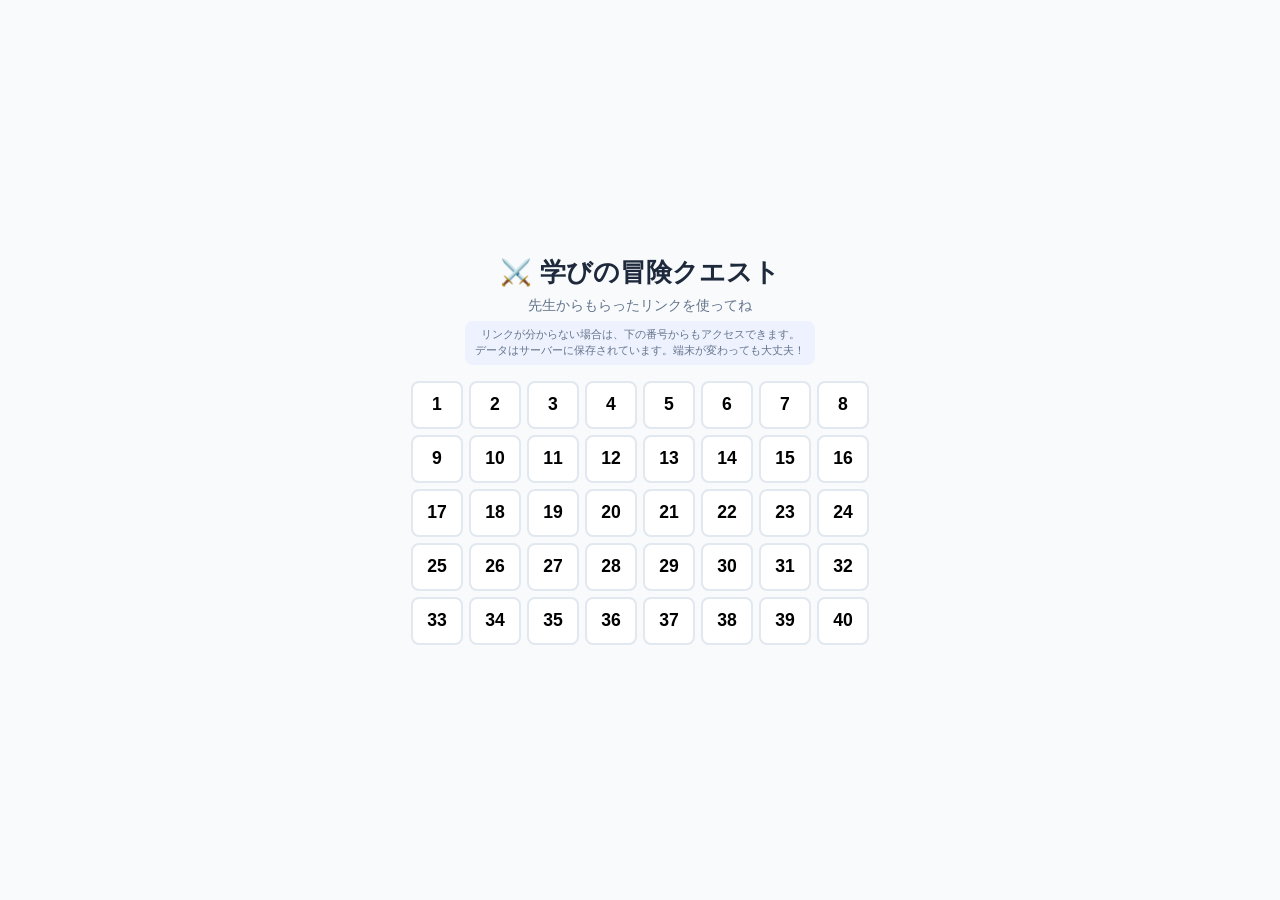
==== index.html @ 9bbabe43 "Show newest entries first in all past record lists" ====
<!DOCTYPE html>
<html lang="ja">
<head>
  <meta charset="UTF-8">
  <meta name="viewport" content="width=device-width, initial-scale=1.0">
  <title>学びの冒険クエスト</title>
  <link rel="stylesheet" href="css/styles.css?v=24">
  <link rel="preload" href="assets/heart-matrix.png" as="image">
</head>
<body>
  <!-- ローディングオーバーレイ -->
  <div id="loading-overlay" class="loading-overlay">
    <div class="loading-spinner"></div>
    <div class="loading-text">読み込み中...</div>
  </div>

  <!-- トースト通知 -->
  <div id="toast" class="toast"></div>

  <!-- 出席番号選択画面 -->
  <div id="screen-select" class="screen active">
    <div class="select-screen">
      <h1 class="app-title">⚔️ 学びの冒険クエスト</h1>
      <p class="app-subtitle">先生からもらったリンクを使ってね</p>
      <p class="app-note">リンクが分からない場合は、下の番号からもアクセスできます。<br>データはサーバーに保存されています。端末が変わっても大丈夫！</p>
      <div class="number-grid" id="number-grid"></div>
    </div>
  </div>

  <!-- ホーム画面 -->
  <div id="screen-home" class="screen"></div>

  <!-- 日記画面 -->
  <div id="screen-diary" class="screen"></div>

  <!-- 振り返り画面 -->
  <div id="screen-reflection" class="screen"></div>

  <!-- スキルツリー画面 -->
  <div id="screen-skill-tree" class="screen"></div>

  <!-- 今週の大分析画面 -->
  <div id="screen-weekly" class="screen"></div>

  <!-- コレクション図鑑画面 -->
  <div id="screen-collection" class="screen"></div>

  <!-- マイページ画面 -->
  <div id="screen-mypage" class="screen"></div>

  <!-- JavaScript (1ファイルに結合済み = HTTPリクエスト1回) -->
  <script src="js/bundle.js?v=24"></script>

  <script>
    // 出席番号グリッドを生成
    (function() {
      const grid = document.getElementById('number-grid');
      for (let i = 1; i <= 40; i++) {
        const btn = document.createElement('button');
        btn.className = 'number-btn';
        btn.textContent = i;
        btn.onclick = () => App.loginByNumber(i);
        grid.appendChild(btn);
      }
    })();
  </script>
</body>
</html>
---- css/styles.css ----
/* 学びの冒険クエスト - PC最適化スタイル */

* { margin: 0; padding: 0; box-sizing: border-box; }

:root {
  --primary: #6366f1;
  --primary-light: #818cf8;
  --success: #22c55e;
  --warning: #f59e0b;
  --danger: #ef4444;
  --bg: #f8fafc;
  --card-bg: #ffffff;
  --text: #1e293b;
  --text-light: #64748b;
  --border: #e2e8f0;
  --radius: 10px;
  --shadow: 0 2px 8px rgba(0,0,0,0.08);
}

html { height: 100%; }

body {
  font-family: 'Hiragino Kaku Gothic ProN', 'UD デジタル 教科書体 N-R', 'Yu Gothic', sans-serif;
  background: var(--bg);
  color: var(--text);
  height: 100vh;
  overflow: hidden;
}

/* === 画面管理 === */
.screen { display: none; height: 100vh; overflow-y: auto; padding: 12px 16px; }
.screen.active { display: flex; flex-direction: column; }
/* 振り返り画面はスクロール不要にする */
#screen-reflection.active { overflow: hidden; }

/* === ローディング・トースト === */
.loading-overlay {
  position: fixed; inset: 0; background: rgba(255,255,255,0.9);
  display: none; flex-direction: column; align-items: center; justify-content: center; z-index: 1000;
}
.loading-overlay.active { display: flex; }
.loading-spinner {
  width: 36px; height: 36px; border: 3px solid var(--border);
  border-top-color: var(--primary); border-radius: 50%;
  animation: spin 0.8s linear infinite;
}
@keyframes spin { to { transform: rotate(360deg); } }
.loading-text { margin-top: 10px; color: var(--text-light); font-size: 0.9rem; }

.toast {
  position: fixed; bottom: 16px; left: 50%; transform: translateX(-50%) translateY(80px);
  padding: 10px 20px; border-radius: 8px; font-size: 0.85rem; opacity: 0;
  transition: all 0.3s; z-index: 1001; white-space: nowrap;
}
.toast.active { transform: translateX(-50%) translateY(0); opacity: 1; }
.toast.error { background: var(--danger); color: white; }
.toast.success { background: var(--success); color: white; }

/* === 出席番号選択（フルスクリーン中央） === */
#screen-select { justify-content: center; align-items: center; }
.select-screen { text-align: center; }
.app-title { font-size: 1.6rem; margin-bottom: 6px; }
.app-subtitle { color: var(--text-light); margin-bottom: 6px; font-size: 0.9rem; }
.app-note {
  color: var(--text-light); font-size: 0.7rem; margin-bottom: 16px;
  line-height: 1.4; background: #eef2ff; border-radius: 8px; padding: 6px 10px; display: inline-block;
}
.number-grid {
  display: grid; grid-template-columns: repeat(8, 1fr); gap: 6px; max-width: 480px; margin: 0 auto;
}
.number-btn {
  width: 52px; height: 48px; border: 2px solid var(--border); border-radius: 8px;
  background: var(--card-bg); font-size: 1.1rem; font-weight: bold; cursor: pointer; transition: all 0.1s;
}
.number-btn:hover { border-color: var(--primary); background: #eef2ff; transform: scale(1.05); }

/* === ホーム画面（PC: 横並び） === */
#screen-home { padding: 16px 24px; }

.home-header {
  display: flex; justify-content: space-between; align-items: center; margin-bottom: 10px;
}
.player-name { font-size: 1.2rem; font-weight: bold; }
.player-level { color: var(--primary); font-weight: 600; font-size: 0.9rem; }
.streak-badge {
  background: linear-gradient(135deg, #f97316, #ef4444); color: white;
  padding: 4px 12px; border-radius: 16px; font-weight: bold; font-size: 0.85rem;
}

.exp-bar-container { margin-bottom: 10px; }
.exp-bar-label { display: flex; justify-content: space-between; font-size: 0.75rem; color: var(--text-light); margin-bottom: 3px; }
.exp-bar { height: 10px; background: var(--border); border-radius: 5px; overflow: hidden; }
.exp-bar-fill { height: 100%; background: linear-gradient(90deg, var(--primary), var(--primary-light)); border-radius: 5px; transition: width 0.5s; }

.bonus-banner {
  background: linear-gradient(135deg, #fef3c7, #fde68a); border: 1px solid #f59e0b;
  border-radius: var(--radius); padding: 8px; text-align: center; font-weight: 600; margin-bottom: 10px; font-size: 0.9rem;
}

/* ホームタブ */
.home-tabs { display: flex; gap: 2px; margin: 6px 0 0; border-bottom: 2px solid var(--border); }
.home-tab {
  flex: 1; padding: 7px 4px; border: none; background: transparent;
  font-size: 0.82rem; font-weight: bold; color: var(--text-light);
  cursor: pointer; border-bottom: 3px solid transparent; transition: all 0.15s;
}
.home-tab.active { color: var(--primary); border-bottom-color: var(--primary); background: rgba(99,102,241,0.05); }
.home-tab:hover { color: var(--primary); }
.home-tab-body { flex: 1; overflow-y: auto; padding: 8px 0; min-height: 0; }
.home-history-scroll { display: grid; grid-template-columns: repeat(3, 1fr); gap: 8px; }
.home-ref-chips { display: flex; gap: 3px; flex-wrap: wrap; margin-bottom: 8px; }

/* 振り返り一覧のマトリクス図 */
.history-matrix-fig {
  position: relative; width: 140px; height: 140px; margin: 6px 0;
}
.hm-fig-img { width: 100%; height: 100%; object-fit: contain; border-radius: 6px; }
.hm-fig-canvas { position: absolute; inset: 0; width: 100%; height: 100%; }

/* 振り返り画面: 教科別の過去記録 */
.ref-past-section { margin-top: 6px; max-height: 180px; overflow-y: auto; width: 100%; font-size: 0.78rem; }
.ref-past-head { font-size: 0.8rem; font-weight: bold; color: var(--text-light); margin-bottom: 4px; }

.main-buttons { display: flex; gap: 10px; margin-bottom: 12px; }
.main-btn {
  flex: 1; display: flex; align-items: center; gap: 10px; padding: 14px;
  border: 2px solid var(--border); border-radius: var(--radius); background: var(--card-bg);
  cursor: pointer; transition: all 0.1s; box-shadow: var(--shadow); text-align: left;
}
.main-btn:hover { border-color: var(--primary); transform: translateY(-1px); }
.main-btn[data-done="true"] { opacity: 0.7; }
.btn-icon { font-size: 1.6rem; }
.btn-label { flex: 1; font-size: 1rem; font-weight: 600; }
.btn-badge {
  background: var(--primary); color: white; padding: 3px 8px;
  border-radius: 10px; font-size: 0.7rem; font-weight: 600;
}

.sub-buttons { display: flex; gap: 8px; margin-bottom: 10px; }
.sub-btn {
  flex: 1; display: flex; align-items: center; justify-content: center; gap: 6px;
  padding: 10px; border: 1px solid var(--border); border-radius: var(--radius);
  background: var(--card-bg); cursor: pointer; font-size: 0.85rem;
}
.sub-btn:hover { border-color: var(--primary); }

/* ホーム内スキルツリー（詳細表示） */
.home-skills {
  margin-bottom: 10px; background: var(--card-bg); border: 1px solid var(--border);
  border-radius: var(--radius); padding: 8px 12px;
}
.home-skills-title { font-size: 0.8rem; font-weight: 600; margin-bottom: 6px; color: var(--text-light); }
.home-skills-grid { display: grid; grid-template-columns: repeat(4, 1fr); gap: 6px; }
.home-skill-card {
  border-left: 3px solid var(--sk-color); padding: 4px 8px; background: #fafbfc; border-radius: 4px;
}
.home-skill-top { display: flex; align-items: center; gap: 4px; margin-bottom: 3px; }
.home-skill-sym { font-size: 1.1rem; }
.home-skill-name { font-size: 0.75rem; font-weight: 600; flex: 1; }
.home-skill-lv { font-size: 0.65rem; color: var(--sk-color); font-weight: 600; }
.home-skill-bar { height: 5px; background: var(--border); border-radius: 3px; overflow: hidden; }
.home-skill-fill { height: 100%; background: var(--sk-color); border-radius: 3px; transition: width 0.3s; }
.home-skill-count { font-size: 0.6rem; color: var(--text-light); text-align: right; margin-top: 1px; }

/* ホーム下段（図鑑+マイページ） */
.home-bottom-row { display: flex; gap: 8px; margin-bottom: 10px; }
.home-collection-btn {
  flex: 2; display: flex; align-items: center; gap: 10px; padding: 10px 14px;
  border: 1px solid var(--border); border-radius: var(--radius); background: var(--card-bg);
  cursor: pointer; text-align: left;
}
.home-collection-btn:hover { border-color: var(--primary); }
.hcb-icon { font-size: 1.4rem; }
.hcb-info { flex: 1; }
.hcb-label { font-weight: 600; font-size: 0.9rem; }
.hcb-bars { font-size: 0.7rem; color: var(--text-light); display: flex; gap: 10px; }
.hcb-arrow { color: var(--text-light); font-size: 1.1rem; }

.new-items-banner {
  background: linear-gradient(135deg, #fef3c7, #fff7ed); border: 1px solid #f59e0b;
  border-radius: var(--radius); padding: 8px 14px; display: flex; justify-content: space-between; align-items: center; font-size: 0.9rem;
}
.new-items-banner button { background: var(--warning); color: white; border: none; border-radius: 6px; padding: 4px 10px; cursor: pointer; font-size: 0.8rem; }

/* === 過去の記録カード（日記・振り返り共通） === */
.history-card {
  background: var(--card-bg); border: 1px solid var(--border); border-radius: var(--radius);
  padding: 8px 10px; font-size: 0.82rem;
}
/* グリッド外（振り返り画面の教科別表示など）では従来のmarginを使う */
.ref-past-section .history-card,
.diary-history .history-card { margin-bottom: 6px; }
.history-diary { border-left: 3px solid #3b82f6; }
.history-ref { border-left: 3px solid #22c55e; }
.history-card-head {
  display: flex; align-items: center; gap: 6px; margin-bottom: 3px;
  font-size: 0.75rem; color: var(--text-light);
}
.history-date { font-weight: bold; }
.history-subject { color: var(--primary); font-weight: bold; }
.history-types { color: var(--primary); }
.history-exp { margin-left: auto; color: var(--success); font-weight: bold; }
.history-gacha { color: var(--warning); }
.history-card-body { line-height: 1.5; white-space: pre-wrap; }
.history-comment {
  margin-top: 4px; padding: 5px 8px; background: #fef3c7; border-radius: 6px;
  font-size: 0.8rem; color: #92400e; border-left: 3px solid #f59e0b;
}
.history-plan {
  font-size: 0.78rem; color: var(--primary); background: rgba(99,102,241,0.06);
  padding: 2px 6px; border-radius: 4px; margin-bottom: 3px;
}
.history-matrix {
  font-size: 0.75rem; color: #d97706; margin-top: 3px;
}
.history-empty { text-align: center; color: var(--text-light); padding: 20px; font-size: 0.85rem; }


/* === 振り返り+マトリクス統合画面（2カラム） === */
.ref-layout {
  display: flex; gap: 16px; flex: 1; min-height: 0;
}
.ref-left {
  flex: 0 0 auto; display: flex; flex-direction: column; align-items: center;
  width: min(50vh, 440px); overflow: hidden;
}
.ref-right {
  flex: 1; display: flex; flex-direction: column; min-width: 0;
}

/* マトリクス画像+キャンバス */
.matrix-wrap {
  position: relative; width: min(50vh, 440px); height: min(50vh, 440px);
}
.matrix-bg {
  width: 100%; height: 100%; object-fit: contain; border-radius: var(--radius);
  user-select: none; -webkit-user-drag: none; pointer-events: none;
}
#matrix-canvas {
  position: absolute; inset: 0; width: 100%; height: 100%; cursor: crosshair;
}
.matrix-bar {
  display: flex; align-items: center; gap: 8px; margin-top: 6px; font-size: 0.8rem;
}
.ctrl-btn-sm {
  padding: 4px 10px; border: 1px solid var(--border); border-radius: 6px;
  background: white; cursor: pointer; font-size: 0.8rem;
}
.matrix-count { color: var(--text-light); }
.matrix-trail {
  font-size: 0.8rem; color: var(--text-light); margin-top: 4px; line-height: 1.5;
  max-width: min(50vh, 440px); text-align: center;
}

/* 右側: 振り返り入力 */
.ref-top-row { display: flex; gap: 6px; margin-bottom: 8px; align-items: center; }
.sel-sm { padding: 6px 8px; border: 1px solid var(--border); border-radius: 6px; font-size: 0.9rem; background: white; }
.back-link { margin-left: auto; background: none; border: none; color: var(--text-light); cursor: pointer; font-size: 0.85rem; }

/* 教科・時間目チップボタン */
.ref-chip-section { margin-bottom: 6px; }
.ref-chip-label { font-size: 0.7rem; color: var(--text-light); margin-bottom: 2px; }
.ref-chips { display: flex; gap: 3px; flex-wrap: wrap; }
.ref-chip {
  padding: 4px 10px; border: 2px solid var(--border); border-radius: 16px;
  background: white; cursor: pointer; font-size: 0.8rem; transition: all 0.1s;
}
.ref-chip:hover { border-color: var(--primary-light); background: #f5f3ff; }
.ref-chip.selected { border-color: var(--primary); background: var(--primary); color: white; }

.ref-plan-row { display: flex; align-items: center; gap: 6px; margin-bottom: 8px; }
.ref-label { font-size: 0.85rem; font-weight: 600; white-space: nowrap; }
.ref-plan-input {
  flex: 1; padding: 6px 10px; border: 2px solid var(--border); border-radius: 6px;
  font-size: 0.9rem; font-family: inherit;
}
.ref-plan-input:focus { outline: none; border-color: var(--primary); }

.type-toolbar { display: flex; gap: 3px; margin-bottom: 8px; flex-wrap: wrap; }
.type-btn {
  display: flex; flex-direction: column; align-items: center; gap: 1px;
  padding: 5px 8px; border: 2px solid var(--type-color, #ccc); border-radius: 8px;
  background: white; cursor: pointer; min-width: 46px; transition: all 0.1s; font-size: 0.8rem;
}
.type-btn:hover { background: color-mix(in srgb, var(--type-color) 10%, white); }
.type-btn.used { opacity: 0.35; background: #f1f5f9; position: relative; }
.type-btn.used::after { content: '✓'; position: absolute; top: 1px; right: 3px; font-size: 0.6rem; color: var(--success); }
.type-symbol { font-size: 1.2rem; }
.type-name { font-size: 0.6rem; color: var(--text-light); }

.ref-textarea {
  flex: 1; width: 100%; padding: 10px; border: 2px solid var(--border); border-radius: var(--radius);
  font-size: 0.95rem; font-family: inherit; resize: none; min-height: 120px;
}
.ref-textarea:focus { outline: none; border-color: var(--primary); }

.detected-types { display: flex; gap: 4px; flex-wrap: wrap; margin: 6px 0; }
.type-tag { padding: 2px 8px; border-radius: 10px; font-size: 0.75rem; font-weight: 600; }

.submit-btn {
  width: 100%; padding: 12px; background: var(--primary); color: white; border: none;
  border-radius: var(--radius); font-size: 1rem; font-weight: 600; cursor: pointer; margin-top: auto;
}
.submit-btn:hover { background: #4f46e5; }
.submit-btn:disabled { background: #94a3b8; cursor: not-allowed; }

/* 結果オーバーレイ */
.result-overlay {
  position: fixed; inset: 0; background: rgba(0,0,0,0.4); z-index: 100;
  display: flex; align-items: center; justify-content: center;
}
.result-card {
  background: white; border-radius: 16px; padding: 24px 32px; text-align: center;
  box-shadow: 0 8px 32px rgba(0,0,0,0.2); min-width: 300px;
}
.result-exp { font-size: 1.4rem; font-weight: bold; color: var(--primary); margin-bottom: 12px; }
.result-types-line { margin-bottom: 8px; font-size: 1rem; }
.return-btn {
  padding: 10px 24px; background: var(--card-bg); border: 2px solid var(--border);
  border-radius: var(--radius); font-size: 0.95rem; cursor: pointer; margin-top: 16px;
}

/* === 日記画面（2カラム: 左=過去の日記、右=入力） === */
.diary-layout { display: flex; gap: 16px; flex: 1; min-height: 0; }
.diary-left {
  flex: 0 0 340px; display: flex; flex-direction: column; min-height: 0;
}
.diary-left-head {
  font-size: 0.85rem; font-weight: bold; color: var(--text-light); padding: 4px 0 6px;
}
.diary-history { flex: 1; overflow-y: auto; }
.diary-right { flex: 1; display: flex; flex-direction: column; min-width: 0; }
#screen-diary { padding: 16px 24px; }
.screen-header { display: flex; align-items: center; gap: 10px; margin-bottom: 12px; }
.screen-header h2 { font-size: 1.1rem; }
.back-btn {
  background: none; border: 1px solid var(--border); border-radius: 6px;
  padding: 4px 10px; font-size: 0.85rem; cursor: pointer; color: var(--text-light);
}
.text-input {
  width: 100%; padding: 10px; border: 2px solid var(--border); border-radius: var(--radius);
  font-size: 0.95rem; font-family: inherit; resize: vertical;
}
.text-input:focus { outline: none; border-color: var(--primary); }
.char-count { text-align: right; font-size: 0.75rem; color: var(--text-light); margin: 3px 0 8px; }

/* ガチャ */
.gacha-result { text-align: center; padding: 16px; margin: 10px 0; }
.gacha-card {
  display: inline-block; padding: 16px 24px; border-radius: 14px;
  background: linear-gradient(135deg, #fef3c7, #fde68a); box-shadow: 0 4px 20px rgba(234,179,8,0.3);
}
.gacha-card.rarity-3 { background: linear-gradient(135deg, #fef3c7, #f59e0b); animation: glow 1s ease infinite alternate; }
.gacha-stars { font-size: 1.3rem; margin-bottom: 3px; }
.gacha-name { font-size: 1.1rem; font-weight: bold; }
.gacha-new { color: var(--danger); font-weight: bold; margin-top: 3px; }
.gacha-miss { color: var(--text-light); }
.gacha-encourage { margin-top: 6px; color: var(--primary); }
.gacha-info { text-align: center; color: var(--text-light); margin: 10px 0; font-size: 0.9rem; }
.milestone-result {
  background: linear-gradient(135deg, #fef3c7, #fff7ed); border: 1px solid #f59e0b;
  border-radius: var(--radius); padding: 10px; margin: 10px 0; text-align: center;
}

/* === スキルツリー（PC: 横2列グリッド、スクロール不要） === */
#screen-skill-tree { padding: 16px 24px; max-width: 800px; margin: 0 auto; }
.skill-summary-inline { margin-left: auto; color: var(--primary); font-weight: 600; font-size: 0.85rem; }
.skill-grid {
  display: grid; grid-template-columns: repeat(2, 1fr); gap: 8px;
}
.skill-card {
  background: var(--card-bg); border: 1px solid var(--border); border-radius: var(--radius);
  padding: 10px 12px; border-left: 4px solid var(--skill-color);
}
.skill-card-top { display: flex; align-items: center; gap: 8px; margin-bottom: 6px; }
.skill-card-symbol { font-size: 1.5rem; }
.skill-card-name { font-weight: 600; font-size: 0.9rem; }
.skill-card-level { color: var(--primary); font-size: 0.8rem; }
.skill-bar { height: 6px; background: var(--border); border-radius: 3px; overflow: hidden; }
.skill-bar-fill { height: 100%; border-radius: 3px; transition: width 0.5s; }
.skill-progress { font-size: 0.7rem; color: var(--text-light); margin-top: 2px; text-align: right; }

/* === 図鑑 === */
#screen-collection { padding: 16px 24px; overflow-y: auto; }
.collection-tabs { display: flex; gap: 4px; margin-bottom: 10px; }
.tab-btn {
  flex: 1; padding: 8px; border: 2px solid var(--border); border-radius: 8px;
  background: white; cursor: pointer; font-size: 0.8rem; text-align: center;
}
.tab-btn.active { border-color: var(--primary); background: #eef2ff; }
.tab-btn small { display: block; font-size: 0.65rem; color: var(--text-light); }
.collection-grid { display: grid; grid-template-columns: repeat(auto-fill, minmax(90px, 1fr)); gap: 6px; }
.collection-card {
  background: var(--card-bg); border: 2px solid var(--border); border-radius: var(--radius);
  padding: 8px; text-align: center; position: relative;
}
.collection-card.locked { filter: grayscale(1); opacity: 0.3; }
.collection-card.rarity-2 { border-color: #93c5fd; }
.collection-card.rarity-3 { border-color: #fbbf24; background: #fffbeb; }
.card-image { font-size: 1.8rem; margin-bottom: 2px; }
.card-name { font-size: 0.65rem; font-weight: 600; }
.card-rarity { font-size: 0.55rem; }
.card-new {
  position: absolute; top: -3px; right: -3px; background: var(--danger); color: white;
  font-size: 0.55rem; font-weight: bold; padding: 1px 5px; border-radius: 6px;
}
.placeholder-icon { font-size: 2rem; }
.empty-msg { grid-column: 1/-1; text-align: center; color: var(--text-light); padding: 16px; }

/* === マイページ === */
#screen-mypage { padding: 16px 24px; max-width: 640px; margin: 0 auto; }
.mypage-card {
  background: linear-gradient(135deg, var(--primary), var(--primary-light)); color: white;
  border-radius: var(--radius); padding: 16px; text-align: center; margin-bottom: 12px;
}
.mypage-name { font-size: 1.3rem; font-weight: bold; }
.mypage-class { opacity: 0.8; margin: 3px 0; font-size: 0.9rem; }
.mypage-level { font-size: 1rem; margin-top: 6px; }
.stats-grid { display: grid; grid-template-columns: repeat(3, 1fr); gap: 6px; }
.stat-item {
  background: var(--card-bg); border: 1px solid var(--border); border-radius: var(--radius);
  padding: 10px; text-align: center;
}
.stat-value { font-size: 1.1rem; font-weight: bold; color: var(--primary); }
.stat-label { font-size: 0.7rem; color: var(--text-light); margin-top: 2px; }

/* === アニメーション === */
/* レベルアップバナー */
.levelup-banner {
  position: fixed; top: 0; left: 0; right: 0; z-index: 999;
  background: linear-gradient(135deg, #f59e0b, #f97316);
  color: white; padding: 12px 20px; text-align: center;
  animation: slideDown 0.4s ease;
  box-shadow: 0 4px 20px rgba(245,158,11,0.4);
}
.levelup-banner.fadeout { animation: slideUp 0.5s ease forwards; }
.levelup-content { display: flex; align-items: center; justify-content: center; gap: 10px; }
.levelup-icon { font-size: 1.5rem; animation: bounce 0.6s ease 3; }
.levelup-text { font-size: 1.1rem; font-weight: bold; }
@keyframes slideDown { from { transform: translateY(-100%); } to { transform: translateY(0); } }
@keyframes slideUp { from { transform: translateY(0); } to { transform: translateY(-100%); } }
@keyframes bounce { 0%,100% { transform: scale(1); } 50% { transform: scale(1.3); } }

@keyframes pulse { 0%,100% { transform: scale(1); } 50% { transform: scale(1.08); } }
@keyframes glow { from { box-shadow: 0 4px 20px rgba(234,179,8,0.3); } to { box-shadow: 0 4px 40px rgba(234,179,8,0.6); } }
.animate-pop { animation: pulse 0.4s ease; }

/* === 心マトリクス単独画面（ホームから直接開いた場合） === */
#screen-matrix { padding: 16px 24px; max-width: 640px; margin: 0 auto; }
.select-row { display: flex; gap: 6px; margin-bottom: 10px; }
.select-input { padding: 8px; border: 1px solid var(--border); border-radius: 6px; font-size: 0.9rem; background: white; flex: 1; }
.checkbox-label { display: flex; align-items: center; gap: 6px; margin: 8px 0; font-size: 0.9rem; cursor: pointer; }

/* === 今週の大分析 === */
.weekly-btn {
  display: flex; align-items: center; justify-content: center; gap: 8px;
  width: 100%; padding: 10px; margin: 8px 0;
  background: linear-gradient(135deg, #6366f1, #8b5cf6); color: white;
  border: none; border-radius: var(--radius); font-size: 0.95rem; font-weight: bold;
  cursor: pointer; box-shadow: var(--shadow);
}
.weekly-btn:hover { filter: brightness(1.08); }
.weekly-badge {
  background: rgba(255,255,255,0.25); padding: 2px 8px; border-radius: 10px; font-size: 0.75rem;
}
.weekly-date { font-size: 0.85rem; color: var(--text-light); margin-left: auto; }

.weekly-summary {
  display: flex; flex-wrap: wrap; gap: 6px; margin: 6px 0;
}
.ws-item {
  background: var(--card-bg); border: 1px solid var(--border); border-radius: var(--radius);
  padding: 6px 14px; text-align: center; flex: 1; min-width: 60px;
}
.ws-num { font-size: 1.2rem; font-weight: bold; color: var(--primary); }
.ws-label { font-size: 0.7rem; color: var(--text-light); }

/* タブ */
.wk-tabs {
  display: flex; gap: 2px; margin: 6px 0 0; border-bottom: 2px solid var(--border);
}
.wk-tab {
  flex: 1; padding: 7px 4px; border: none; background: transparent;
  font-size: 0.82rem; font-weight: bold; color: var(--text-light);
  cursor: pointer; border-bottom: 3px solid transparent; transition: all 0.15s;
}
.wk-tab.active {
  color: var(--primary); border-bottom-color: var(--primary); background: rgba(99,102,241,0.05);
}
.wk-tab:hover { color: var(--primary); }

/* タブ本体 */
.wk-body { flex: 1; overflow-y: auto; padding: 8px 0; }
.wk-empty { text-align: center; color: var(--text-light); padding: 30px; font-size: 0.9rem; }

/* カード共通 */
.wk-card {
  background: var(--card-bg); border: 1px solid var(--border); border-radius: var(--radius);
  padding: 10px 12px; margin-bottom: 8px;
}
.wk-card-head {
  display: flex; align-items: center; gap: 8px; margin-bottom: 4px;
  font-size: 0.78rem; color: var(--text-light);
}
.wk-card-date { font-weight: bold; }
.wk-card-types { color: var(--primary); font-weight: bold; }
.wk-exp { margin-left: auto; color: var(--success); font-weight: bold; }
.wk-gacha { color: var(--warning); }
.wk-card-body { font-size: 0.88rem; line-height: 1.55; white-space: pre-wrap; }
.wk-card-plan {
  font-size: 0.8rem; color: var(--primary); background: rgba(99,102,241,0.06);
  padding: 3px 8px; border-radius: 4px; margin-bottom: 4px;
}
.wk-card-matrix {
  font-size: 0.78rem; color: #d97706; margin-top: 4px; padding-top: 4px; border-top: 1px dashed var(--border);
}

/* 日記カード */
.wk-diary-card { border-left: 3px solid #3b82f6; }

/* 振り返りタブ */
.wk-ref-summary {
  background: var(--card-bg); border: 1px solid var(--border); border-radius: var(--radius);
  padding: 8px 12px; margin-bottom: 10px;
}
.wk-ref-summary-label { font-size: 0.8rem; color: var(--text-light); margin-bottom: 4px; }
.wk-ref-summary-types { display: flex; flex-wrap: wrap; gap: 4px; }
.wk-type-badge {
  font-size: 0.75rem; padding: 2px 8px; border-radius: 10px; font-weight: bold;
}
.wk-subject-section { margin-bottom: 10px; }
.wk-subject-head {
  display: flex; align-items: center; gap: 8px; padding: 5px 0;
  border-bottom: 1px solid var(--border); margin-bottom: 6px;
}
.wk-subject-name { font-weight: bold; font-size: 0.9rem; color: var(--primary); }
.wk-subject-count { font-size: 0.75rem; color: var(--text-light); }
.wk-subject-types { font-size: 0.8rem; margin-left: auto; }
.wk-ref-card { border-left: 3px solid #22c55e; }

/* マトリクスタブ */
.wk-matrix-summary {
  background: var(--card-bg); border: 1px solid var(--border); border-radius: var(--radius);
  padding: 8px 12px; margin-bottom: 10px;
}
.wk-matrix-summary-label { font-size: 0.8rem; color: var(--text-light); margin-bottom: 4px; }
.wk-zone-chips { display: flex; flex-wrap: wrap; gap: 4px; }
.wk-zone-chip {
  font-size: 0.75rem; padding: 2px 8px; border-radius: 10px;
  background: #fef3c7; color: #92400e; border: 1px solid #fcd34d; font-weight: bold;
}
.wk-matrix-grid {
  display: grid; grid-template-columns: repeat(auto-fill, minmax(200px, 1fr)); gap: 10px;
}
.wk-matrix-item {
  background: var(--card-bg); border: 1px solid var(--border); border-radius: var(--radius);
  padding: 8px; text-align: center;
}
.wk-matrix-item-head { font-size: 0.78rem; color: var(--text-light); font-weight: bold; margin-bottom: 4px; }
.wk-matrix-fig {
  position: relative; width: 100%; aspect-ratio: 1;
}
.wk-matrix-img {
  width: 100%; height: 100%; object-fit: contain; border-radius: 6px;
}
.wk-matrix-canvas {
  position: absolute; inset: 0; width: 100%; height: 100%;
}
.wk-matrix-trail {
  font-size: 0.75rem; color: var(--primary); margin-top: 4px;
  white-space: nowrap; overflow: hidden; text-overflow: ellipsis;
}

/* 週の振り返り */
.weekly-review-section { padding: 4px 0; }
.weekly-review-section .ref-textarea { width: 100%; font-size: 0.9rem; }
.wk-review-hint { font-size: 0.85rem; color: var(--text-light); margin-bottom: 8px; }
.weekly-done {
  background: #f0fdf4; border: 1px solid #bbf7d0; border-radius: var(--radius); padding: 10px;
}
.weekly-done-text { font-size: 0.9rem; white-space: pre-wrap; margin-bottom: 6px; }
.weekly-done-badge { font-size: 0.8rem; color: var(--success); font-weight: bold; }
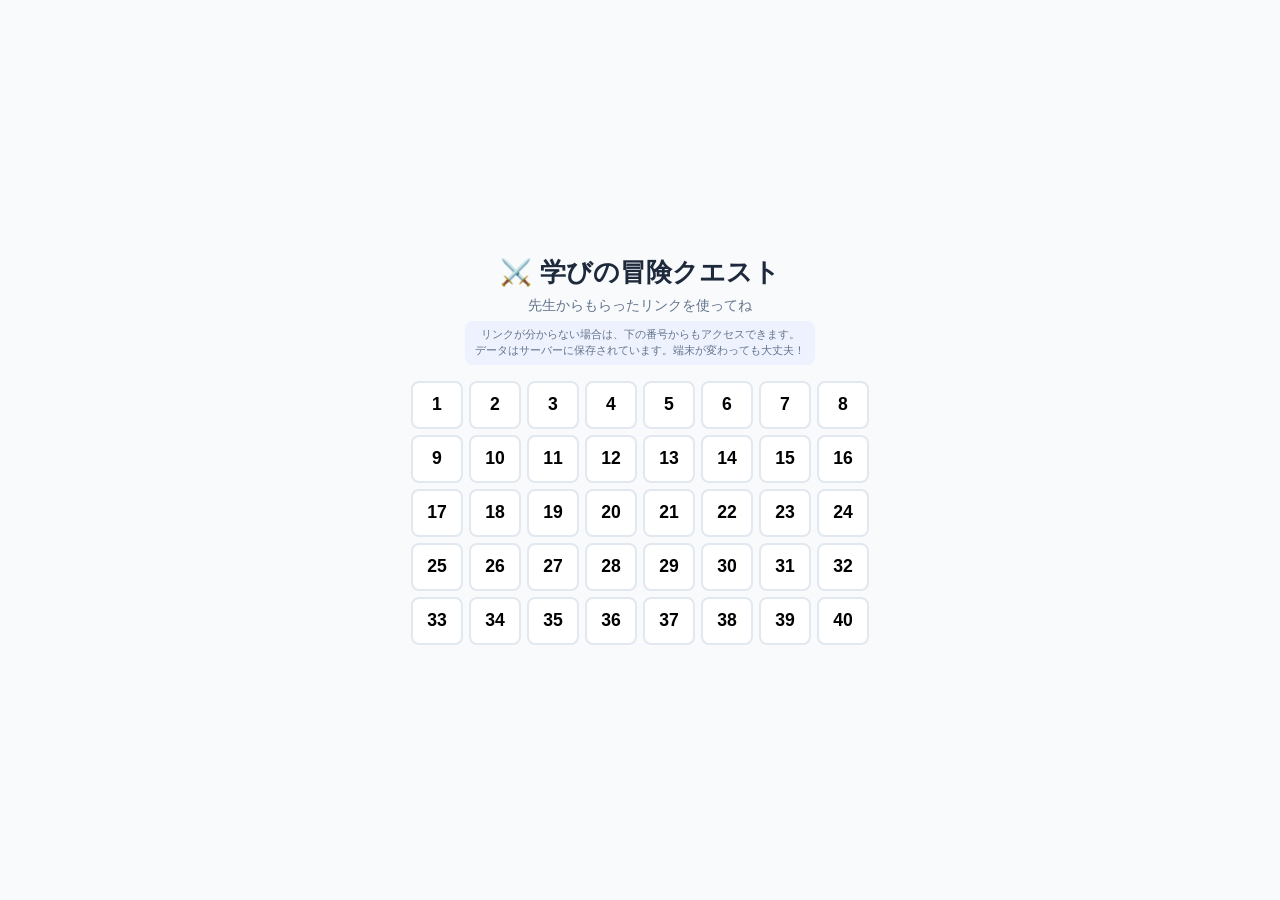
==== commit 8a0db7c0: "Fix 3-column equal width, add word-break for card bodies" ====
--- a/index.html
+++ b/index.html
@@ -4,7 +4,7 @@
   <meta charset="UTF-8">
   <meta name="viewport" content="width=device-width, initial-scale=1.0">
   <title>学びの冒険クエスト</title>
-  <link rel="stylesheet" href="css/styles.css?v=24">
+  <link rel="stylesheet" href="css/styles.css?v=25">
   <link rel="preload" href="assets/heart-matrix.png" as="image">
 </head>
 <body>
@@ -49,7 +49,7 @@
   <div id="screen-mypage" class="screen"></div>
 
   <!-- JavaScript (1ファイルに結合済み = HTTPリクエスト1回) -->
-  <script src="js/bundle.js?v=24"></script>
+  <script src="js/bundle.js?v=25"></script>
 
   <script>
     // 出席番号グリッドを生成
--- a/css/styles.css
+++ b/css/styles.css
@@ -108,6 +108,7 @@
 .home-tab:hover { color: var(--primary); }
 .home-tab-body { flex: 1; overflow-y: auto; padding: 8px 0; min-height: 0; }
 .home-history-scroll { display: grid; grid-template-columns: repeat(3, 1fr); gap: 8px; }
+.home-history-scroll .history-card { min-width: 0; overflow: hidden; }
 .home-ref-chips { display: flex; gap: 3px; flex-wrap: wrap; margin-bottom: 8px; }
 
 /* 振り返り一覧のマトリクス図 */
@@ -201,7 +202,7 @@
 .history-types { color: var(--primary); }
 .history-exp { margin-left: auto; color: var(--success); font-weight: bold; }
 .history-gacha { color: var(--warning); }
-.history-card-body { line-height: 1.5; white-space: pre-wrap; }
+.history-card-body { line-height: 1.5; white-space: pre-wrap; word-break: break-word; overflow-wrap: break-word; }
 .history-comment {
   margin-top: 4px; padding: 5px 8px; background: #fef3c7; border-radius: 6px;
   font-size: 0.8rem; color: #92400e; border-left: 3px solid #f59e0b;
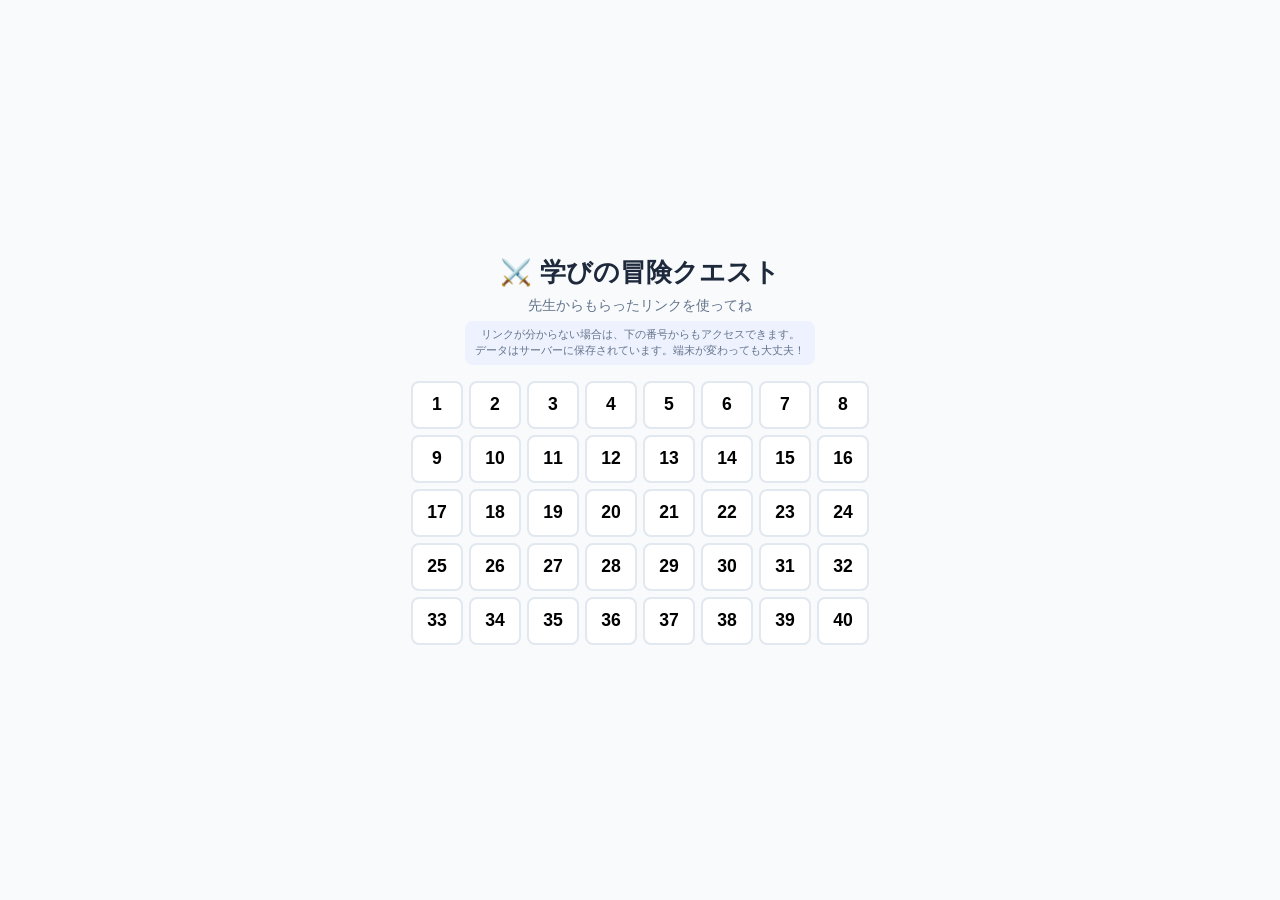
==== commit f6d8c2d7: "Final rebuild: all agent fixes in bundle v29 - safeSetItem for localStorage quota handling - resolve" ====
--- a/index.html
+++ b/index.html
@@ -4,7 +4,7 @@
   <meta charset="UTF-8">
   <meta name="viewport" content="width=device-width, initial-scale=1.0">
   <title>学びの冒険クエスト</title>
-  <link rel="stylesheet" href="css/styles.css?v=25">
+  <link rel="stylesheet" href="css/styles.css?v=29">
   <link rel="preload" href="assets/heart-matrix.png" as="image">
 </head>
 <body>
@@ -49,7 +49,7 @@
   <div id="screen-mypage" class="screen"></div>
 
   <!-- JavaScript (1ファイルに結合済み = HTTPリクエスト1回) -->
-  <script src="js/bundle.js?v=25"></script>
+  <script src="js/bundle.js?v=29"></script>
 
   <script>
     // 出席番号グリッドを生成
--- a/css/styles.css
+++ b/css/styles.css
@@ -77,20 +77,26 @@
 /* === ホーム画面（PC: 横並び） === */
 #screen-home { padding: 16px 24px; }
 
-.home-header {
-  display: flex; justify-content: space-between; align-items: center; margin-bottom: 10px;
-}
-.player-name { font-size: 1.2rem; font-weight: bold; }
-.player-level { color: var(--primary); font-weight: 600; font-size: 0.9rem; }
-.streak-badge {
-  background: linear-gradient(135deg, #f97316, #ef4444); color: white;
-  padding: 4px 12px; border-radius: 16px; font-weight: bold; font-size: 0.85rem;
-}
-
+.home-header-compact {
+  display: flex; align-items: center; gap: 8px; margin-bottom: 4px; flex-wrap: wrap;
+}
+.player-name { font-size: 1.1rem; font-weight: bold; }
+.player-level-inline { color: var(--primary); font-weight: 700; font-size: 0.85rem; }
+.exp-bar-inline {
+  width: 100px; height: 8px; background: var(--border); border-radius: 4px; overflow: hidden;
+}
+.exp-bar-inline .exp-bar-fill,
+.exp-bar-fill { height: 100%; background: linear-gradient(90deg, var(--primary), var(--primary-light)); border-radius: 4px; transition: width 0.5s; }
+.exp-label-inline { font-size: 0.72rem; color: var(--text-light); }
+.streak-badge-inline {
+  margin-left: auto; background: linear-gradient(135deg, #f97316, #ef4444); color: white;
+  padding: 2px 10px; border-radius: 12px; font-weight: bold; font-size: 0.8rem;
+}
+
+/* legacy (used by other screens) */
 .exp-bar-container { margin-bottom: 10px; }
 .exp-bar-label { display: flex; justify-content: space-between; font-size: 0.75rem; color: var(--text-light); margin-bottom: 3px; }
 .exp-bar { height: 10px; background: var(--border); border-radius: 5px; overflow: hidden; }
-.exp-bar-fill { height: 100%; background: linear-gradient(90deg, var(--primary), var(--primary-light)); border-radius: 5px; transition: width 0.5s; }
 
 .bonus-banner {
   background: linear-gradient(135deg, #fef3c7, #fde68a); border: 1px solid #f59e0b;
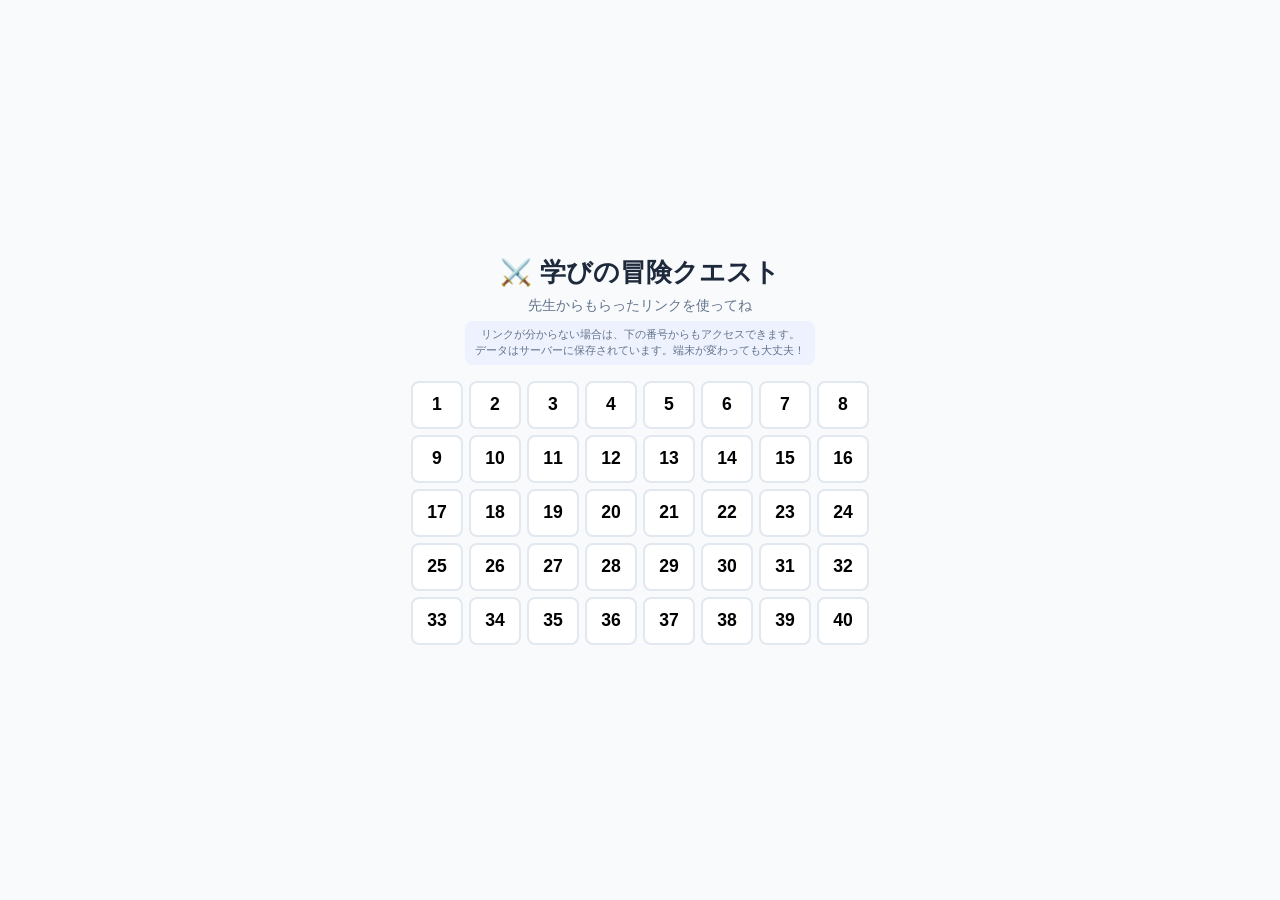
==== commit 820db1fa: "Convert old zone names to new names (月/星/太陽/花畑/沼/ブラックホール/曇/雷/地球) in all views" ====
--- a/index.html
+++ b/index.html
@@ -4,7 +4,7 @@
   <meta charset="UTF-8">
   <meta name="viewport" content="width=device-width, initial-scale=1.0">
   <title>学びの冒険クエスト</title>
-  <link rel="stylesheet" href="css/styles.css?v=29">
+  <link rel="stylesheet" href="css/styles.css?v=30">
   <link rel="preload" href="assets/heart-matrix.png" as="image">
 </head>
 <body>
@@ -49,7 +49,7 @@
   <div id="screen-mypage" class="screen"></div>
 
   <!-- JavaScript (1ファイルに結合済み = HTTPリクエスト1回) -->
-  <script src="js/bundle.js?v=29"></script>
+  <script src="js/bundle.js?v=30"></script>
 
   <script>
     // 出席番号グリッドを生成
